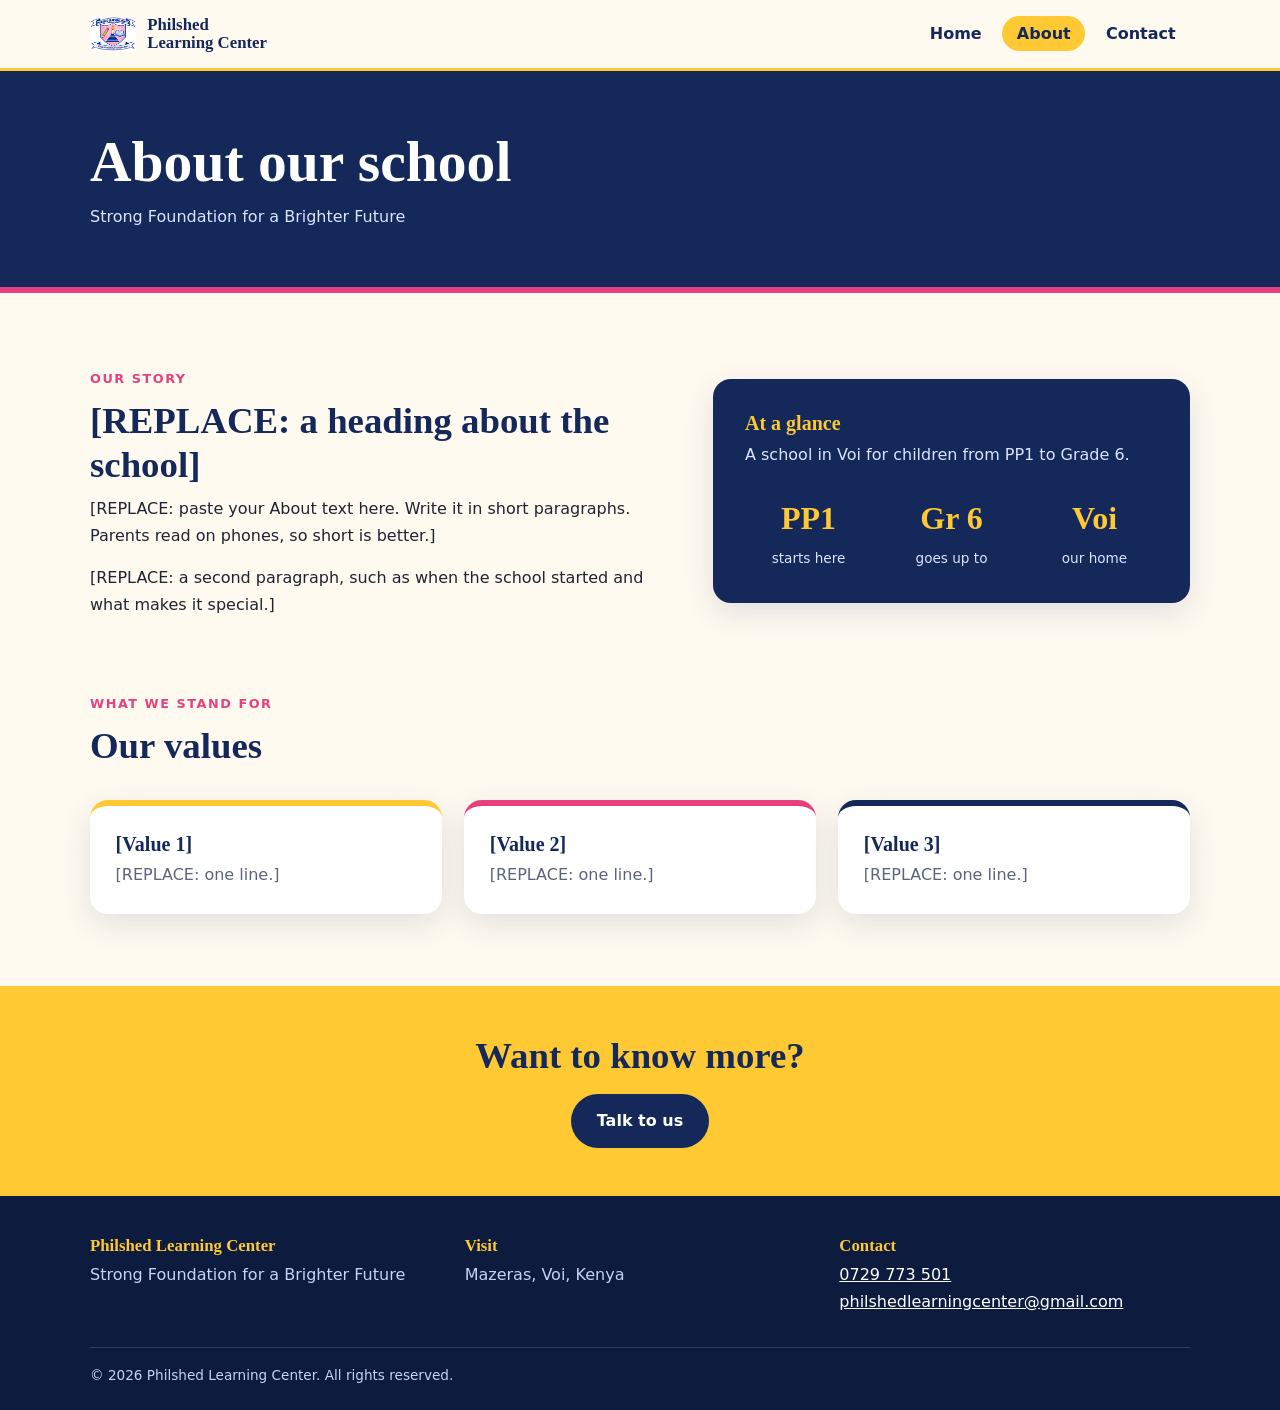
==== about.html @ fe9850d2 "Add working contact form with Web3Forms" ====
<!DOCTYPE html>
<html lang="en">
<head>
  <meta charset="UTF-8">
  <meta name="viewport" content="width=device-width, initial-scale=1">
  <title>About Us | Philshed Learning Center, Voi</title>
  <meta name="description" content="Learn about Philshed Learning Center in Voi: our story, our values and how we help children from PP1 to Grade 6 build a strong foundation.">
  <link rel="canonical" href="https://www.YOUR-DOMAIN.co.ke/about.html">
  <meta name="theme-color" content="#14285a">
  <link rel="icon" href="images/logo.png">
  <link rel="stylesheet" href="style.css">
</head>
<body>
  <a class="skip" href="#main">Skip to content</a>

  <header class="site-header">
    <div class="container nav">
      <a class="brand" href="index.html">
        <img src="images/logo.png" alt="Philshed Learning Center logo" width="46" height="46">
        <span>Philshed<br>Learning Center</span>
      </a>
      <button class="menu-btn" aria-label="Open menu" aria-expanded="false">Menu</button>
      <ul id="menu">
        <li><a href="index.html">Home</a></li>
        <li><a href="about.html" aria-current="page">About</a></li>
        <li><a href="contact.html">Contact</a></li>
      </ul>
    </div>
  </header>

  <main id="main">
    <section class="page-title">
      <div class="container">
        <h1>About our school</h1>
        <p>Strong Foundation for a Brighter Future</p>
      </div>
    </section>

    <section class="section">
      <div class="container split reveal">
        <div>
          <span class="eyebrow">Our story</span>
          <h2>[REPLACE: a heading about the school]</h2>
          <p>[REPLACE: paste your About text here. Write it in short paragraphs. Parents read on phones, so short is better.]</p>
          <p style="margin-top:1rem">[REPLACE: a second paragraph, such as when the school started and what makes it special.]</p>
        </div>
        <aside class="panel">
          <h3>At a glance</h3>
          <p>A school in Voi for children from PP1 to Grade 6.</p>
          <div class="stats">
            <div><strong>PP1</strong><span>starts here</span></div>
            <div><strong>Gr 6</strong><span>goes up to</span></div>
            <div><strong>Voi</strong><span>our home</span></div>
          </div>
        </aside>
      </div>
    </section>

    <section class="section" style="padding-top:0">
      <div class="container reveal">
        <span class="eyebrow">What we stand for</span>
        <h2>Our values</h2>
        <div class="grid">
          <article class="card"><h3>[Value 1]</h3><p>[REPLACE: one line.]</p></article>
          <article class="card"><h3>[Value 2]</h3><p>[REPLACE: one line.]</p></article>
          <article class="card"><h3>[Value 3]</h3><p>[REPLACE: one line.]</p></article>
        </div>
      </div>
    </section>

    <section class="banner">
      <div class="container reveal">
        <h2>Want to know more?</h2>
        <a class="btn" style="background:var(--navy);color:#fff" href="contact.html">Talk to us</a>
      </div>
    </section>
  </main>

  <footer class="site-footer">
    <div class="container">
      <div class="cols">
        <div><h3>Philshed Learning Center</h3><p>Strong Foundation for a Brighter Future</p></div>
        <div><h3>Visit</h3><p>Mazeras, Voi, Kenya</p></div>
        <div><h3>Contact</h3><p><a href="tel:+254729773501">0729 773 501</a><br><a href="mailto:philshedlearningcenter@gmail.com">philshedlearningcenter@gmail.com
          
        </a></p></div>
      </div>
      <p class="copy">&copy; <span id="year">2026</span> Philshed Learning Center. All rights reserved.</p>
    </div>
  </footer>
  <script src="script.js" defer></script>
</body>
</html>
---- style.css ----
/* ===== Philshed Learning Center - shared styles =====
   CSS variables (the --name things) let you change a colour once
   and it updates everywhere. Edit them here. */
:root {
  --navy: #14285a;
  --navy-deep: #0d1b3f;
  --pink: #e8407f;
  --yellow: #ffc933;
  --cream: #fffaf0;
  --ink: #1d2433;
  --muted: #5b647a;
  --radius: 18px;
  --shadow: 0 10px 30px rgba(20, 40, 90, 0.12);
  --font-body: system-ui, -apple-system, "Segoe UI", Roboto, Arial, sans-serif;
  --font-display: Georgia, "Times New Roman", serif;
}

* { box-sizing: border-box; margin: 0; padding: 0; }
html { scroll-behavior: smooth; }
body {
  font-family: var(--font-body);
  color: var(--ink);
  background: var(--cream);
  line-height: 1.65;
}
img { max-width: 100%; display: block; }
a { color: var(--navy); }
h1, h2, h3 { font-family: var(--font-display); line-height: 1.2; color: var(--navy); }
h1 { font-size: clamp(2.1rem, 6vw, 3.6rem); }
h2 { font-size: clamp(1.6rem, 4vw, 2.3rem); margin-bottom: .6rem; }
h3 { font-size: 1.25rem; margin-bottom: .4rem; }
.container { width: min(1100px, 92%); margin-inline: auto; }
.section { padding: 4.5rem 0; }
.eyebrow {
  display: inline-block; font-weight: 700; letter-spacing: .12em;
  text-transform: uppercase; font-size: .8rem; color: var(--pink); margin-bottom: .6rem;
}

/* Skip link: helps keyboard and screen-reader users jump past the menu */
.skip { position: absolute; left: -999px; }
.skip:focus { left: 1rem; top: 1rem; background: var(--yellow); padding: .5rem 1rem; z-index: 99; }

/* ===== Header / nav ===== */
.site-header {
  position: sticky; top: 0; z-index: 50;
  background: rgba(255, 250, 240, .96); backdrop-filter: blur(8px);
  border-bottom: 3px solid var(--yellow);
}
.nav { display: flex; align-items: center; justify-content: space-between; padding: .7rem 0; }
.brand { display: flex; align-items: center; gap: .7rem; text-decoration: none; }
.brand img { width: 46px; height: 46px; object-fit: contain; }
.brand span { font-family: var(--font-display); font-weight: 700; color: var(--navy); font-size: 1.05rem; line-height: 1.1; }
.nav ul { list-style: none; display: flex; gap: .4rem; }
.nav ul a {
  text-decoration: none; font-weight: 600; padding: .5rem .9rem;
  border-radius: 999px; color: var(--navy); transition: background .2s;
}
.nav ul a:hover, .nav ul a[aria-current="page"] { background: var(--yellow); }
.menu-btn { display: none; background: var(--navy); color: #fff; border: 0; border-radius: 10px; padding: .5rem .8rem; font-size: 1rem; cursor: pointer; }

@media (max-width: 720px) {
  .menu-btn { display: block; }
  .nav ul {
    display: none; position: absolute; left: 0; right: 0; top: 100%;
    flex-direction: column; background: var(--cream); padding: .8rem 4%;
    border-bottom: 3px solid var(--yellow);
  }
  .nav ul.open { display: flex; }
}

/* ===== Buttons ===== */
.btn {
  display: inline-block; text-decoration: none; font-weight: 700;
  padding: .85rem 1.6rem; border-radius: 999px; border: 0; cursor: pointer;
  font-size: 1rem; transition: transform .15s, box-shadow .15s;
}
.btn:hover { transform: translateY(-2px); box-shadow: var(--shadow); }
.btn-primary { background: var(--pink); color: #fff; }
.btn-ghost { background: transparent; color: #fff; border: 2px solid rgba(255,255,255,.7); }

/* ===== Hero ===== */
.hero {
  position: relative; overflow: hidden; color: #fff;
  background: radial-gradient(circle at 80% 20%, #23418a 0%, var(--navy) 45%, var(--navy-deep) 100%);
  padding: 5rem 0 7rem;
}
.hero h1 { color: #fff; max-width: 14ch; }
.hero h1 em { font-style: normal; color: var(--yellow); }
.hero p { max-width: 52ch; margin: 1.2rem 0 2rem; color: #dbe3ff; font-size: 1.1rem; }
.hero .actions { display: flex; flex-wrap: wrap; gap: .8rem; }
/* decorative shapes drawn with pure CSS: zero image weight */
.hero::before, .hero::after { content: ""; position: absolute; border-radius: 50%; }
.hero::before { width: 320px; height: 320px; background: var(--pink); opacity: .18; right: -80px; top: -60px; }
.hero::after { width: 160px; height: 160px; background: var(--yellow); opacity: .9; right: 12%; bottom: 40px; }
.hero .wave { position: absolute; bottom: -1px; left: 0; width: 100%; height: 70px; }

/* ===== Cards & grids ===== */
.grid { display: grid; gap: 1.4rem; grid-template-columns: repeat(auto-fit, minmax(240px, 1fr)); margin-top: 2rem; }
.card {
  background: #fff; border-radius: var(--radius); padding: 1.6rem;
  box-shadow: var(--shadow); border-top: 6px solid var(--yellow);
}
.card:nth-child(2n) { border-top-color: var(--pink); }
.card:nth-child(3n) { border-top-color: var(--navy); }
.card p { color: var(--muted); }
/* photo cards */
.photo-card {
  position: relative;
  isolation: isolate;
  overflow: hidden;
  min-height: 300px;
  display: flex;
  flex-direction: column;
  justify-content: flex-end;
  background-size: cover;
  background-position: center;
}
.photo-card::before {
  content: "";
  position: absolute;
  inset: 0;
  z-index: -1;
  background: linear-gradient(
    180deg,
    rgba(13, 27, 63, 0) 0%,
    rgba(13, 27, 63, 0) 50%,
    rgba(13, 27, 63, 0.8) 100%
  );
}
.photo-card h3,
.photo-card p { color: #fff; }

.split { display: grid; gap: 2.5rem; grid-template-columns: 1fr; align-items: center; }
@media (min-width: 820px) { .split { grid-template-columns: 1.1fr .9fr; } }
.panel {
  background: var(--navy); color: #fff; border-radius: var(--radius);
  padding: 2rem; box-shadow: var(--shadow);
}
.panel h3 { color: var(--yellow); }
.panel p { color: #dbe3ff; }
.stats { display: grid; grid-template-columns: repeat(3, 1fr); gap: 1rem; text-align: center; margin-top: 1.5rem; }
.stats strong { display: block; font-family: var(--font-display); font-size: 2rem; color: var(--yellow); }
.stats span { font-size: .85rem; color: #dbe3ff; }

.banner { background: var(--yellow); text-align: center; padding: 3rem 0; }
.banner h2 { margin-bottom: 1rem; }

/* ===== Page title strip (About, Contact) ===== */
.page-title { background: var(--navy); color: #fff; padding: 3.5rem 0; border-bottom: 6px solid var(--pink); }
.page-title h1 { color: #fff; }
.page-title p { color: #dbe3ff; margin-top: .5rem; }

/* ===== Contact ===== */
.contact-list { list-style: none; display: grid; gap: 1rem; margin: 1.2rem 0; }
.contact-list li { display: flex; gap: .8rem; align-items: flex-start; }
.contact-list .ic { background: var(--yellow); border-radius: 50%; width: 40px; height: 40px; display: grid; place-items: center; flex: none; }
form { display: grid; gap: 1rem; }
label { font-weight: 600; font-size: .95rem; }
input, textarea {
  width: 100%; padding: .8rem 1rem; border-radius: 12px;
  border: 2px solid #d9dff0; font: inherit; background: #fff;
}
input:focus, textarea:focus { outline: 3px solid var(--yellow); border-color: var(--navy); }
.map { border: 0; width: 100%; height: 360px; border-radius: var(--radius); box-shadow: var(--shadow); margin-top: 2rem; background: #e9edf8; }

/* ===== Footer ===== */
.site-footer { background: var(--navy-deep); color: #c7d2f5; padding: 2.5rem 0 1.5rem; }
.site-footer .cols { display: grid; gap: 1.5rem; grid-template-columns: repeat(auto-fit, minmax(220px, 1fr)); }
.site-footer h3 { color: var(--yellow); font-size: 1.05rem; }
.site-footer a { color: #fff; }
.site-footer .copy { margin-top: 2rem; font-size: .85rem; border-top: 1px solid rgba(255,255,255,.15); padding-top: 1rem; }

/* Gentle fade-in when sections scroll into view (script.js adds .show) */
.reveal { opacity: 0; transform: translateY(18px); transition: opacity .6s, transform .6s; }
.reveal.show { opacity: 1; transform: none; }
@media (prefers-reduced-motion: reduce) { .reveal { opacity: 1; transform: none; transition: none; } html { scroll-behavior: auto; } }
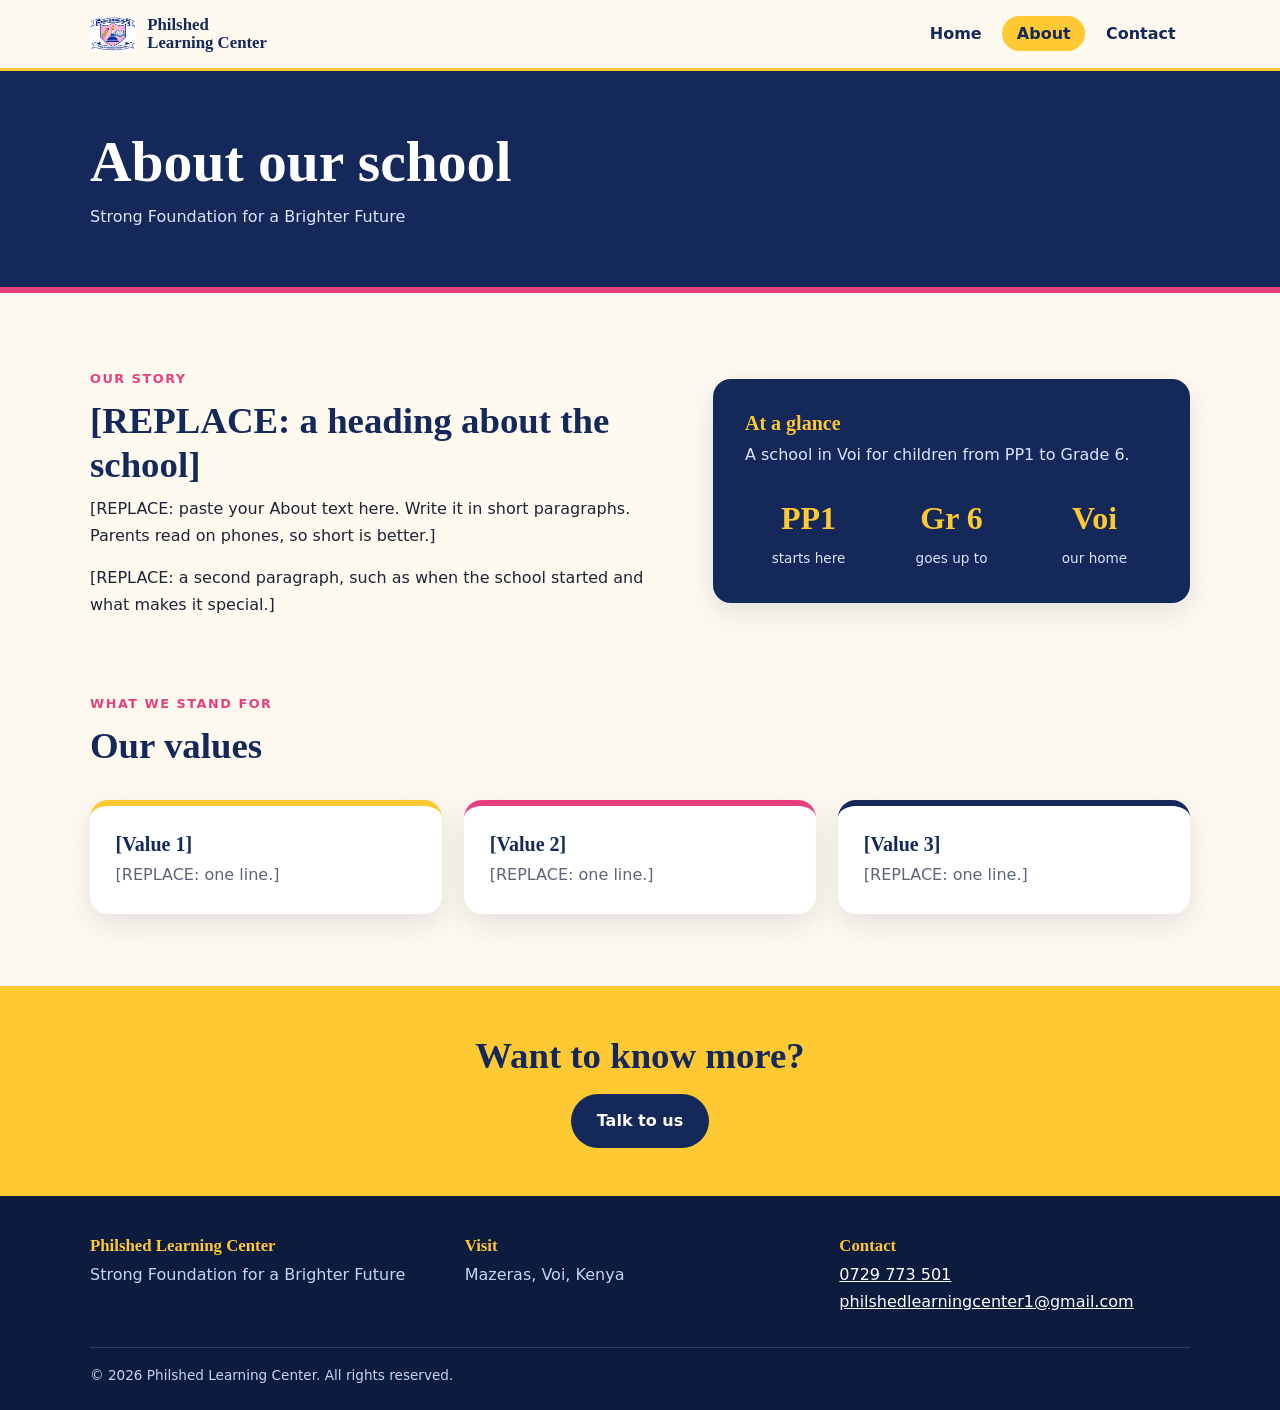
==== commit fcd0df37: "Correct school email address" ====
--- a/about.html
+++ b/about.html
@@ -81,7 +81,7 @@
       <div class="cols">
         <div><h3>Philshed Learning Center</h3><p>Strong Foundation for a Brighter Future</p></div>
         <div><h3>Visit</h3><p>Mazeras, Voi, Kenya</p></div>
-        <div><h3>Contact</h3><p><a href="tel:+254729773501">0729 773 501</a><br><a href="mailto:philshedlearningcenter@gmail.com">philshedlearningcenter@gmail.com
+        <div><h3>Contact</h3><p><a href="tel:+254729773501">0729 773 501</a><br><a href="mailto:philshedlearningcenter1@gmail.com">philshedlearningcenter1@gmail.com
           
         </a></p></div>
       </div>
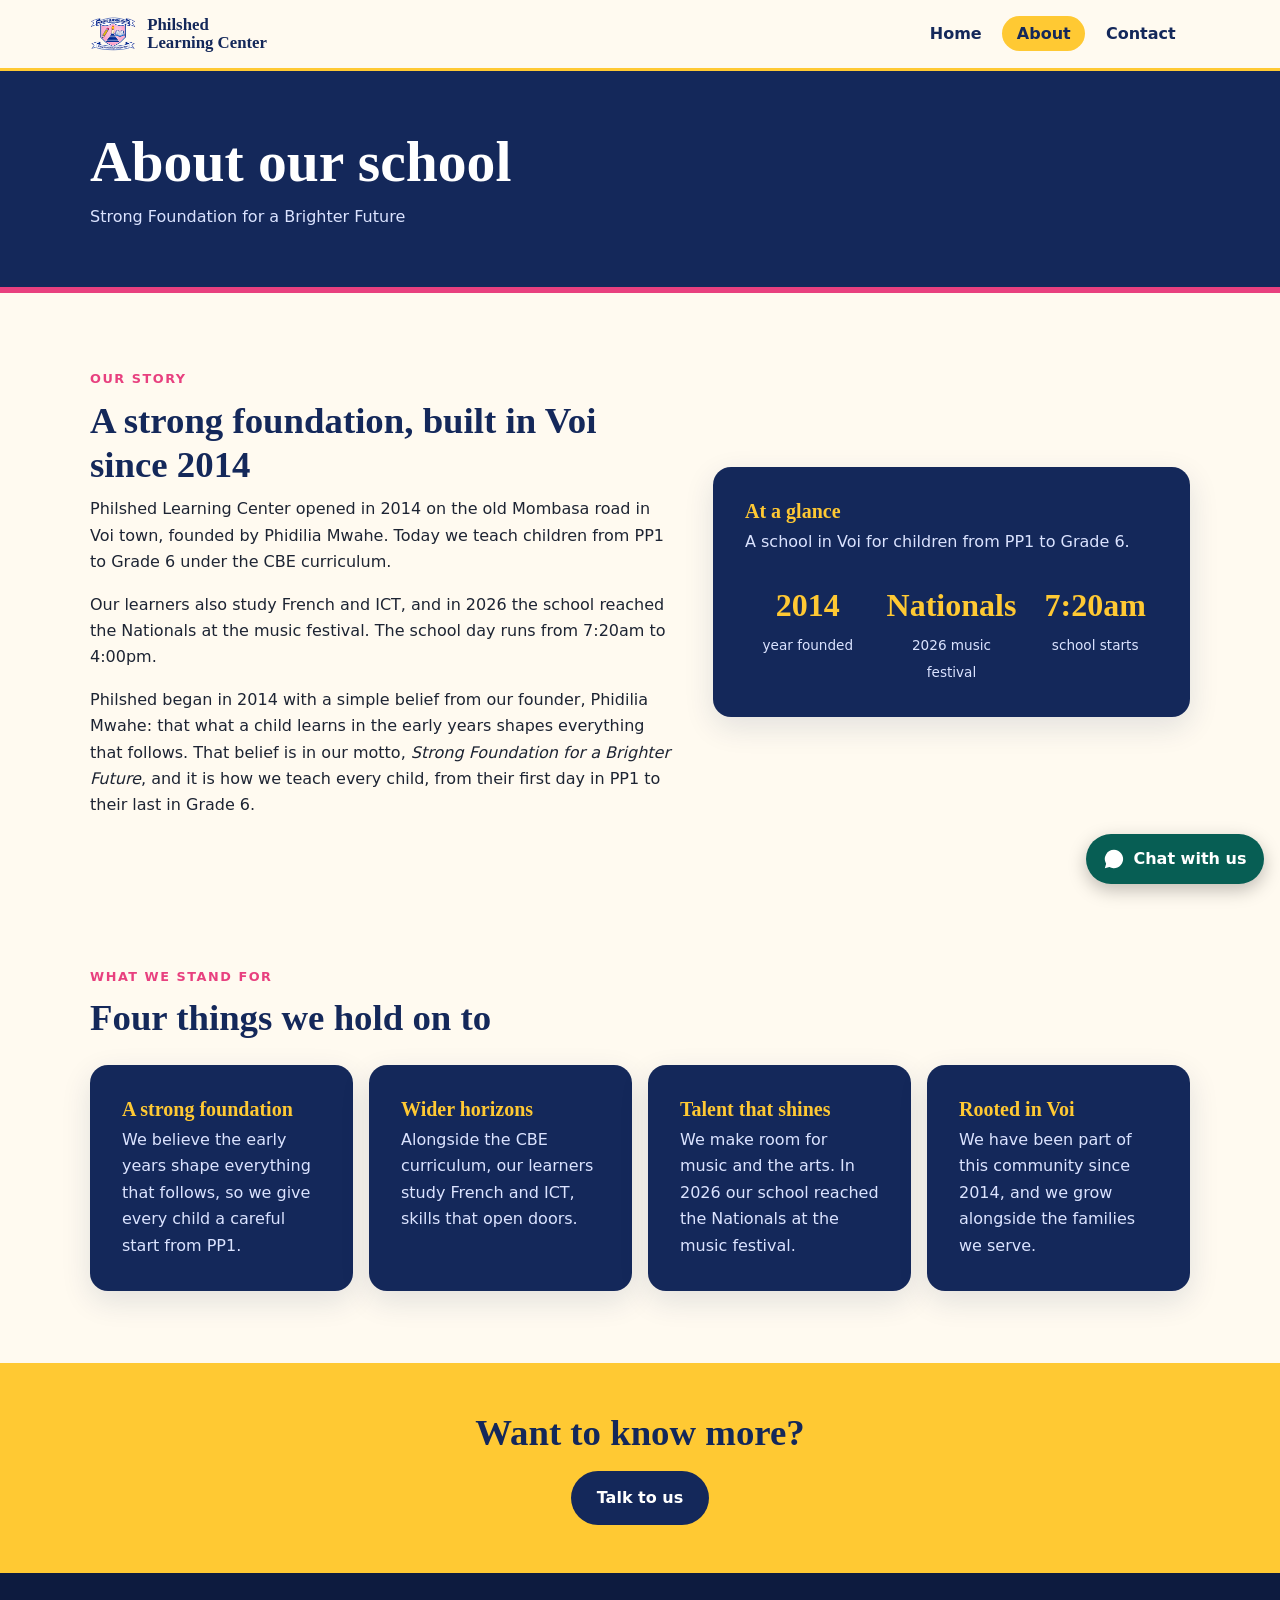
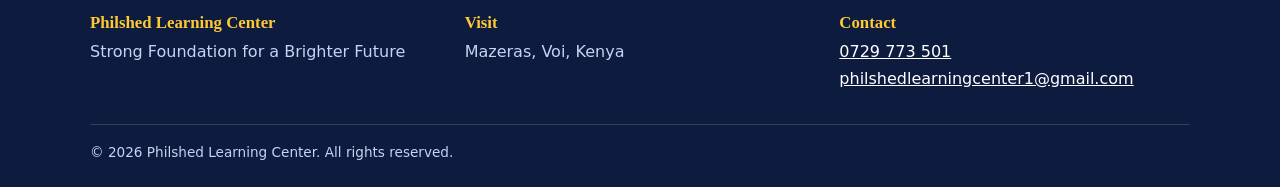
==== commit ca524a1c: "Add about content, values section, whatsapp button and card text" ====
--- a/about.html
+++ b/about.html
@@ -36,37 +36,53 @@
       </div>
     </section>
 
+    
+      </div>
     <section class="section">
-      <div class="container split reveal">
-        <div>
-          <span class="eyebrow">Our story</span>
-          <h2>[REPLACE: a heading about the school]</h2>
-          <p>[REPLACE: paste your About text here. Write it in short paragraphs. Parents read on phones, so short is better.]</p>
-          <p style="margin-top:1rem">[REPLACE: a second paragraph, such as when the school started and what makes it special.]</p>
-        </div>
-        <aside class="panel">
-          <h3>At a glance</h3>
-          <p>A school in Voi for children from PP1 to Grade 6.</p>
-          <div class="stats">
-            <div><strong>PP1</strong><span>starts here</span></div>
-            <div><strong>Gr 6</strong><span>goes up to</span></div>
-            <div><strong>Voi</strong><span>our home</span></div>
-          </div>
-        </aside>
+  <div class="container split reveal">
+    <div>
+      <span class="eyebrow">Our story</span>
+      <h2>A strong foundation, built in Voi since 2014</h2>
+      <p>Philshed Learning Center opened in 2014 on the old Mombasa road in Voi town, founded by Phidilia Mwahe. Today we teach children from PP1 to Grade 6 under the CBE curriculum.</p>
+      <p style="margin-top:1rem">Our learners also study French and ICT, and in 2026 the school reached the Nationals at the music festival. The school day runs from 7:20am to 4:00pm.</p>
+      <p style="margin-top:1rem">Philshed began in 2014 with a simple belief from our founder, Phidilia Mwahe: that what a child learns in the early years shapes everything that follows. That belief is in our motto, <em>Strong Foundation for a Brighter Future</em>, and it is how we teach every child, from their first day in PP1 to their last in Grade 6.</p>
+    </div>
+    <aside class="panel">
+      <h3>At a glance</h3>
+      <p>A school in Voi for children from PP1 to Grade 6.</p>
+      <div class="stats">
+        <div><strong>2014</strong><span>year founded</span></div>
+        <div><strong>Nationals</strong><span>2026 music festival</span></div>
+        <div><strong>7:20am</strong><span>school starts</span></div>
       </div>
-    </section>
+    </aside>
+  </div>
+</section>
 
-    <section class="section" style="padding-top:0">
-      <div class="container reveal">
-        <span class="eyebrow">What we stand for</span>
-        <h2>Our values</h2>
-        <div class="grid">
-          <article class="card"><h3>[Value 1]</h3><p>[REPLACE: one line.]</p></article>
-          <article class="card"><h3>[Value 2]</h3><p>[REPLACE: one line.]</p></article>
-          <article class="card"><h3>[Value 3]</h3><p>[REPLACE: one line.]</p></article>
-        </div>
-      </div>
-    </section>
+    <section class="section">
+  <div class="container reveal">
+    <span class="eyebrow">What we stand for</span>
+    <h2>Four things we hold on to</h2>
+    <div class="values">
+      <article class="panel">
+        <h3>A strong foundation</h3>
+        <p>We believe the early years shape everything that follows, so we give every child a careful start from PP1.</p>
+      </article>
+      <article class="panel">
+        <h3>Wider horizons</h3>
+        <p>Alongside the CBE curriculum, our learners study French and ICT, skills that open doors.</p>
+      </article>
+      <article class="panel">
+        <h3>Talent that shines</h3>
+        <p>We make room for music and the arts. In 2026 our school reached the Nationals at the music festival.</p>
+      </article>
+      <article class="panel">
+        <h3>Rooted in Voi</h3>
+        <p>We have been part of this community since 2014, and we grow alongside the families we serve.</p>
+      </article>
+    </div>
+  </div>
+</section>
 
     <section class="banner">
       <div class="container reveal">
@@ -89,5 +105,14 @@
     </div>
   </footer>
   <script src="script.js" defer></script>
+  <a class="wa-btn"
+   href="https://wa.me/254729773501?text=Hello%20Philshed%20Learning%20Center%2C%20I%20would%20like%20to%20make%20an%20enquiry."
+   target="_blank" rel="noopener"
+   aria-label="Chat with Philshed Learning Center on WhatsApp">
+  <svg viewBox="0 0 24 24" width="22" height="22" fill="currentColor" aria-hidden="true">
+    <path d="M12 2a10 10 0 0 0-8.6 15.1L2 22l5-1.3A10 10 0 1 0 12 2z"/>
+  </svg>
+  <span>Chat with us</span>
+</a>
 </body>
 </html>
--- a/style.css
+++ b/style.css
@@ -174,3 +174,36 @@
 .reveal { opacity: 0; transform: translateY(18px); transition: opacity .6s, transform .6s; }
 .reveal.show { opacity: 1; transform: none; }
 @media (prefers-reduced-motion: reduce) { .reveal { opacity: 1; transform: none; transition: none; } html { scroll-behavior: auto; } }
+/* keep the decorative circles BEHIND the hero content */
+.hero::before,
+.hero::after { z-index: 0; pointer-events: none; }
+.hero > *:not(.wave) { position: relative; z-index: 1; }
+
+/* on phones, move the yellow dot away from the buttons */
+@media (max-width: 720px) {
+  .hero::after { width: 90px; height: 90px; top: 1.5rem; right: -30px; bottom: auto; left: auto; }
+}
+.values {
+  display: grid;
+  grid-template-columns: repeat(auto-fit, minmax(220px, 1fr));
+  gap: 1rem;
+  margin-top: 1.5rem;
+}
+.wa-btn {
+  position: fixed;
+  right: 1rem;
+  bottom: 1rem;
+  z-index: 50;
+  display: inline-flex;
+  align-items: center;
+  gap: 0.5rem;
+  padding: 0.75rem 1.1rem;
+  background: #075e54;
+  color: #fff;
+  font-weight: 600;
+  text-decoration: none;
+  border-radius: 999px;
+  box-shadow: 0 6px 18px rgba(0, 0, 0, 0.25);
+  transition: transform 0.2s ease;
+}
+.wa-btn:hover { transform: translateY(-3px); }
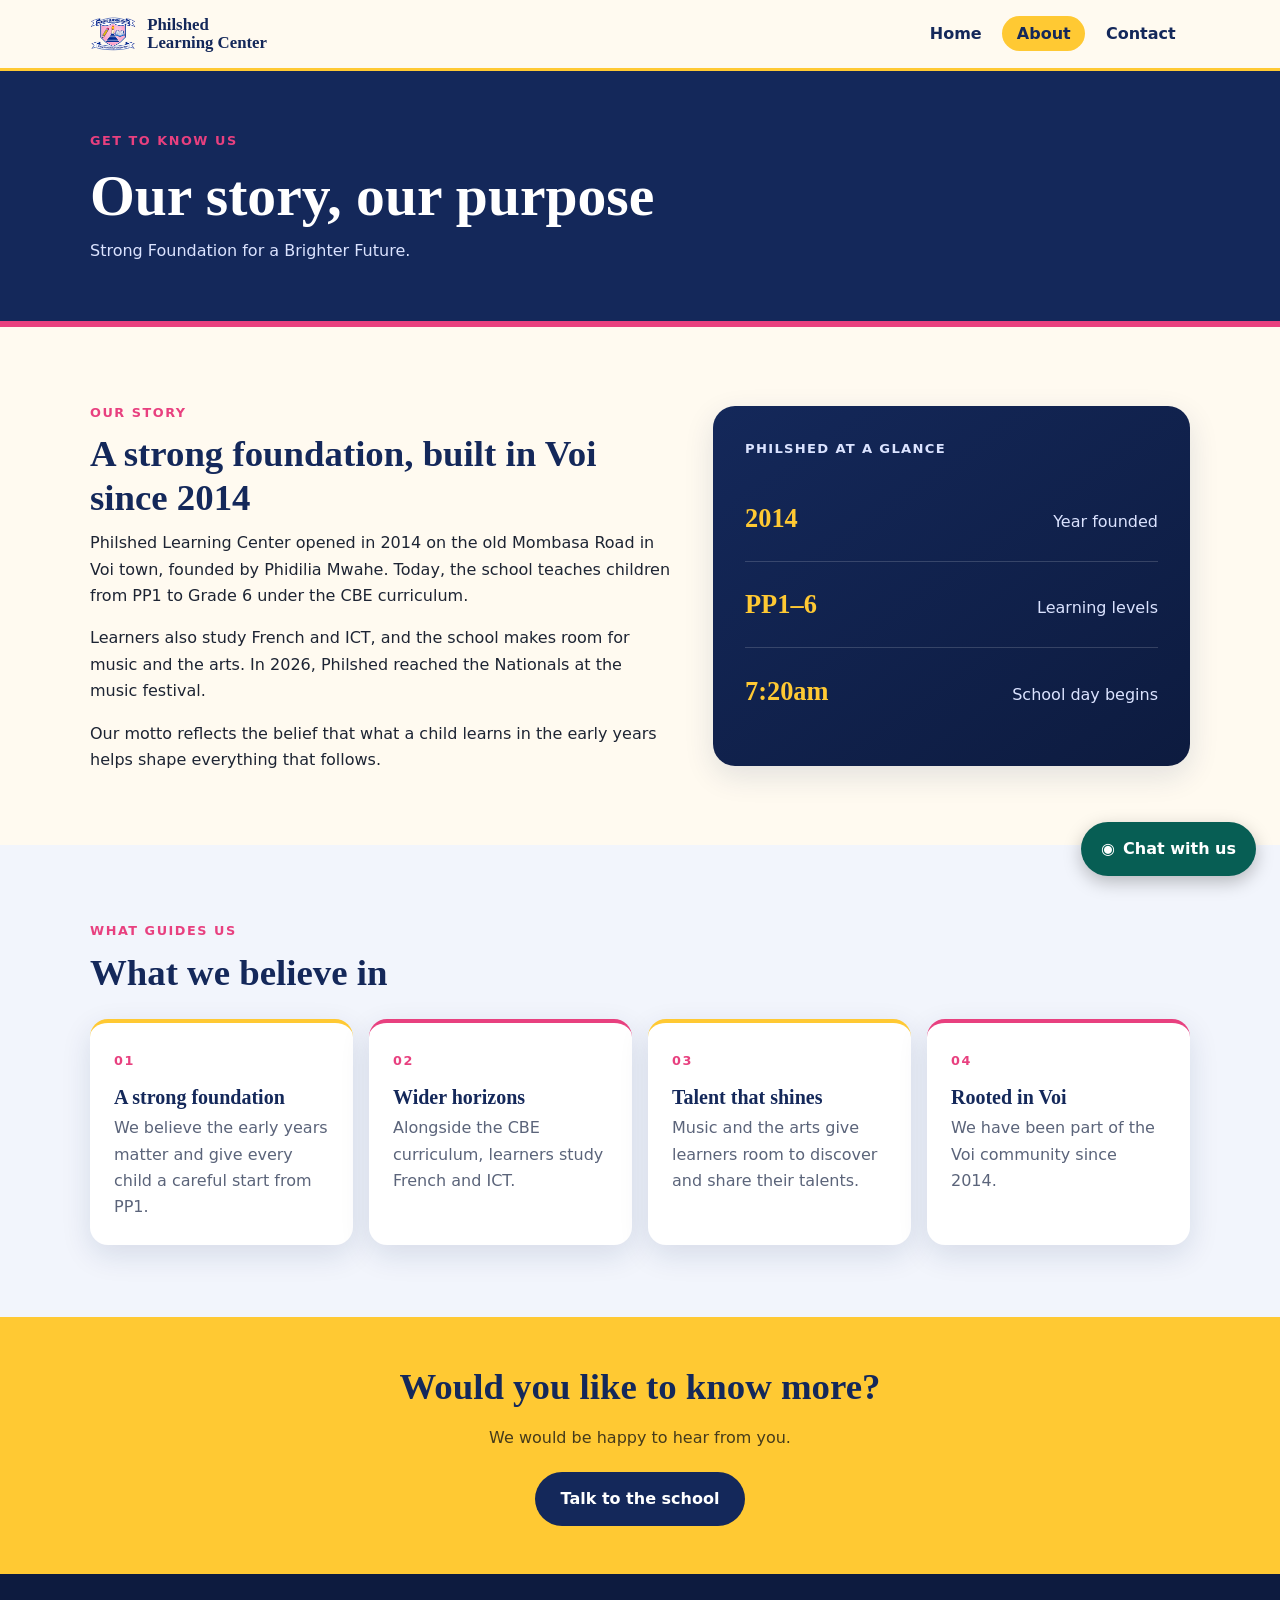
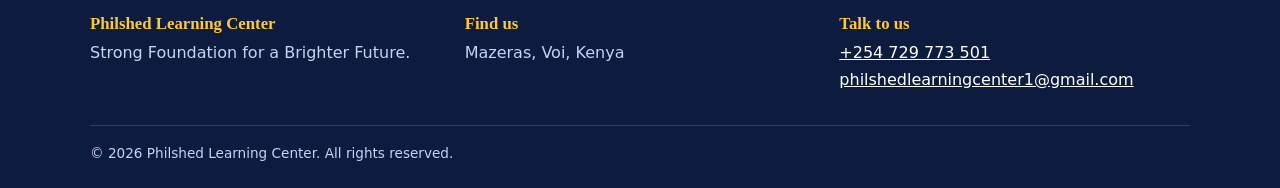
==== commit 38c10f38: "Improve school website layout and interactions" ====
--- a/about.html
+++ b/about.html
@@ -3,116 +3,72 @@
 <head>
   <meta charset="UTF-8">
   <meta name="viewport" content="width=device-width, initial-scale=1">
+  <meta name="theme-color" content="#14285a">
   <title>About Us | Philshed Learning Center, Voi</title>
-  <meta name="description" content="Learn about Philshed Learning Center in Voi: our story, our values and how we help children from PP1 to Grade 6 build a strong foundation.">
-  <link rel="canonical" href="https://www.YOUR-DOMAIN.co.ke/about.html">
-  <meta name="theme-color" content="#14285a">
+  <meta name="description" content="Learn about Philshed Learning Center in Voi, founded in 2014. Discover our story, values and learning from PP1 to Grade 6.">
+  <link rel="canonical" href="https://khanirif.github.io/philshed-website/about.html">
   <link rel="icon" href="images/logo.png">
   <link rel="stylesheet" href="style.css">
 </head>
 <body>
   <a class="skip" href="#main">Skip to content</a>
-
   <header class="site-header">
     <div class="container nav">
-      <a class="brand" href="index.html">
-        <img src="images/logo.png" alt="Philshed Learning Center logo" width="46" height="46">
-        <span>Philshed<br>Learning Center</span>
-      </a>
-      <button class="menu-btn" aria-label="Open menu" aria-expanded="false">Menu</button>
-      <ul id="menu">
-        <li><a href="index.html">Home</a></li>
-        <li><a href="about.html" aria-current="page">About</a></li>
-        <li><a href="contact.html">Contact</a></li>
-      </ul>
+      <a class="brand" href="index.html" aria-label="Philshed Learning Center home"><img src="images/logo.png" alt="" width="46" height="46"><span>Philshed<br>Learning Center</span></a>
+      <button class="menu-btn" type="button" aria-label="Open navigation menu" aria-expanded="false" aria-controls="menu">Menu</button>
+      <nav aria-label="Main navigation"><ul id="menu">
+        <li><a href="index.html">Home</a></li><li><a href="about.html" aria-current="page">About</a></li><li><a href="contact.html">Contact</a></li>
+      </ul></nav>
     </div>
   </header>
 
   <main id="main">
-    <section class="page-title">
-      <div class="container">
-        <h1>About our school</h1>
-        <p>Strong Foundation for a Brighter Future</p>
+    <section class="page-title"><div class="container"><span class="eyebrow">Get to know us</span><h1>Our story, our purpose</h1><p>Strong Foundation for a Brighter Future.</p></div></section>
+
+    <section class="section">
+      <div class="container split reveal">
+        <div>
+          <span class="eyebrow">Our story</span>
+          <h2>A strong foundation, built in Voi since 2014</h2>
+          <p>Philshed Learning Center opened in 2014 on the old Mombasa Road in Voi town, founded by Phidilia Mwahe. Today, the school teaches children from PP1 to Grade 6 under the CBE curriculum.</p>
+          <p class="spaced-copy">Learners also study French and ICT, and the school makes room for music and the arts. In 2026, Philshed reached the Nationals at the music festival.</p>
+          <p class="spaced-copy">Our motto reflects the belief that what a child learns in the early years helps shape everything that follows.</p>
+        </div>
+        <aside class="achievement-card">
+          <span class="achievement-kicker">Philshed at a glance</span>
+          <div class="fact-row"><strong>2014</strong><span>Year founded</span></div>
+          <div class="fact-row"><strong>PP1–6</strong><span>Learning levels</span></div>
+          <div class="fact-row"><strong>7:20am</strong><span>School day begins</span></div>
+        </aside>
       </div>
     </section>
 
-    
-      </div>
-    <section class="section">
-  <div class="container split reveal">
-    <div>
-      <span class="eyebrow">Our story</span>
-      <h2>A strong foundation, built in Voi since 2014</h2>
-      <p>Philshed Learning Center opened in 2014 on the old Mombasa road in Voi town, founded by Phidilia Mwahe. Today we teach children from PP1 to Grade 6 under the CBE curriculum.</p>
-      <p style="margin-top:1rem">Our learners also study French and ICT, and in 2026 the school reached the Nationals at the music festival. The school day runs from 7:20am to 4:00pm.</p>
-      <p style="margin-top:1rem">Philshed began in 2014 with a simple belief from our founder, Phidilia Mwahe: that what a child learns in the early years shapes everything that follows. That belief is in our motto, <em>Strong Foundation for a Brighter Future</em>, and it is how we teach every child, from their first day in PP1 to their last in Grade 6.</p>
-    </div>
-    <aside class="panel">
-      <h3>At a glance</h3>
-      <p>A school in Voi for children from PP1 to Grade 6.</p>
-      <div class="stats">
-        <div><strong>2014</strong><span>year founded</span></div>
-        <div><strong>Nationals</strong><span>2026 music festival</span></div>
-        <div><strong>7:20am</strong><span>school starts</span></div>
-      </div>
-    </aside>
-  </div>
-</section>
-
-    <section class="section">
-  <div class="container reveal">
-    <span class="eyebrow">What we stand for</span>
-    <h2>Four things we hold on to</h2>
-    <div class="values">
-      <article class="panel">
-        <h3>A strong foundation</h3>
-        <p>We believe the early years shape everything that follows, so we give every child a careful start from PP1.</p>
-      </article>
-      <article class="panel">
-        <h3>Wider horizons</h3>
-        <p>Alongside the CBE curriculum, our learners study French and ICT, skills that open doors.</p>
-      </article>
-      <article class="panel">
-        <h3>Talent that shines</h3>
-        <p>We make room for music and the arts. In 2026 our school reached the Nationals at the music festival.</p>
-      </article>
-      <article class="panel">
-        <h3>Rooted in Voi</h3>
-        <p>We have been part of this community since 2014, and we grow alongside the families we serve.</p>
-      </article>
-    </div>
-  </div>
-</section>
-
-    <section class="banner">
+    <section class="section section-soft">
       <div class="container reveal">
-        <h2>Want to know more?</h2>
-        <a class="btn" style="background:var(--navy);color:#fff" href="contact.html">Talk to us</a>
+        <span class="eyebrow">What guides us</span>
+        <h2>What we believe in</h2>
+        <div class="values">
+          <article class="value-card"><span class="value-number">01</span><h3>A strong foundation</h3><p>We believe the early years matter and give every child a careful start from PP1.</p></article>
+          <article class="value-card"><span class="value-number">02</span><h3>Wider horizons</h3><p>Alongside the CBE curriculum, learners study French and ICT.</p></article>
+          <article class="value-card"><span class="value-number">03</span><h3>Talent that shines</h3><p>Music and the arts give learners room to discover and share their talents.</p></article>
+          <article class="value-card"><span class="value-number">04</span><h3>Rooted in Voi</h3><p>We have been part of the Voi community since 2014.</p></article>
+        </div>
       </div>
     </section>
+
+    <section class="banner"><div class="container reveal"><h2>Would you like to know more?</h2><p>We would be happy to hear from you.</p><a class="btn banner-btn" href="contact.html">Talk to the school</a></div></section>
   </main>
 
-  <footer class="site-footer">
-    <div class="container">
-      <div class="cols">
-        <div><h3>Philshed Learning Center</h3><p>Strong Foundation for a Brighter Future</p></div>
-        <div><h3>Visit</h3><p>Mazeras, Voi, Kenya</p></div>
-        <div><h3>Contact</h3><p><a href="tel:+254729773501">0729 773 501</a><br><a href="mailto:philshedlearningcenter1@gmail.com">philshedlearningcenter1@gmail.com
-          
-        </a></p></div>
-      </div>
-      <p class="copy">&copy; <span id="year">2026</span> Philshed Learning Center. All rights reserved.</p>
+  <footer class="site-footer"><div class="container">
+    <div class="footer-cols">
+      <div><h3>Philshed Learning Center</h3><p>Strong Foundation for a Brighter Future.</p></div>
+      <div><h3>Find us</h3><p>Mazeras, Voi, Kenya</p></div>
+      <div><h3>Talk to us</h3><p><a href="tel:+254729773501">+254 729 773 501</a><br><a href="mailto:philshedlearningcenter1@gmail.com">philshedlearningcenter1@gmail.com</a></p></div>
     </div>
-  </footer>
+    <p class="copy">© <span id="year"></span> Philshed Learning Center. All rights reserved.</p>
+  </div></footer>
+
+  <a class="wa-btn" href="https://wa.me/254729773501?text=Hello%20Philshed%20Learning%20Center%2C%20I%20would%20like%20to%20make%20an%20enquiry." target="_blank" rel="noopener noreferrer" aria-label="Chat with Philshed Learning Center on WhatsApp"><span aria-hidden="true">◉</span><span>Chat with us</span></a>
   <script src="script.js" defer></script>
-  <a class="wa-btn"
-   href="https://wa.me/254729773501?text=Hello%20Philshed%20Learning%20Center%2C%20I%20would%20like%20to%20make%20an%20enquiry."
-   target="_blank" rel="noopener"
-   aria-label="Chat with Philshed Learning Center on WhatsApp">
-  <svg viewBox="0 0 24 24" width="22" height="22" fill="currentColor" aria-hidden="true">
-    <path d="M12 2a10 10 0 0 0-8.6 15.1L2 22l5-1.3A10 10 0 1 0 12 2z"/>
-  </svg>
-  <span>Chat with us</span>
-</a>
 </body>
 </html>
--- a/style.css
+++ b/style.css
@@ -206,4 +206,190 @@
   box-shadow: 0 6px 18px rgba(0, 0, 0, 0.25);
   transition: transform 0.2s ease;
 }
-.wa-btn:hover { transform: translateY(-3px); }+.wa-btn:hover { transform: translateY(-3px); }
+
+/* ===== Refinements: responsive layout, clearer hierarchy and placeholders ===== */
+:focus-visible { outline: 3px solid var(--pink); outline-offset: 3px; }
+.skip { z-index: 100; }
+.nav nav { margin-left: auto; }
+.hero { padding: 5.5rem 0 7.5rem; }
+.hero-layout { display: grid; grid-template-columns: minmax(0, 1.35fr) minmax(250px, .65fr); gap: 3rem; align-items: center; }
+.hero-copy { position: relative; z-index: 1; }
+.hero-eyebrow { color: var(--yellow); }
+.hero-highlight { position: relative; z-index: 1; padding: 2rem; border: 1px solid rgba(255,255,255,.22); border-radius: 24px; background: rgba(255,255,255,.09); backdrop-filter: blur(8px); box-shadow: 0 20px 50px rgba(0,0,0,.16); }
+.highlight-label, .achievement-kicker { display: block; color: #dbe3ff; font-size: .82rem; font-weight: 700; letter-spacing: .1em; text-transform: uppercase; }
+.hero-highlight > strong { display: block; margin: .3rem 0; color: var(--yellow); font: 700 clamp(3rem, 6vw, 5rem)/1 var(--font-display); }
+.highlight-rule { display: block; width: 54px; height: 4px; margin: 1.2rem 0; background: var(--pink); border-radius: 4px; }
+.hero-highlight p { margin: 0; color: #fff; font-size: 1rem; }
+.highlight-tags { display: flex; flex-wrap: wrap; gap: .45rem; margin-top: 1.4rem; }
+.highlight-tags span { padding: .35rem .65rem; border-radius: 999px; background: rgba(255,255,255,.12); color: #fff; font-size: .75rem; }
+.section-intro { max-width: 650px; color: var(--muted); margin-top: .7rem; }
+.feature-grid { align-items: stretch; }
+.feature-card { padding: 1rem 1rem 1.5rem; overflow: hidden; }
+.feature-card h3, .feature-card p { margin-inline: .5rem; }
+.feature-visual { min-height: 155px; margin-bottom: 1.2rem; padding: 1.1rem; border-radius: 13px; display: flex; flex-direction: column; justify-content: space-between; color: #fff; background: linear-gradient(135deg, #14285a, #3156a0); }
+.feature-visual span { font-size: .75rem; letter-spacing: .15em; opacity: .8; }
+.feature-visual strong { font: 700 2rem var(--font-display); }
+.feature-skills { background: linear-gradient(135deg, #9d285d, #e8407f); }
+.feature-talent { background: linear-gradient(135deg, #8b6410, #ffc933); color: #17213d; }
+.section-soft { background: #f2f5fc; }
+.spaced-copy { margin-top: 1rem; }
+.text-link { display: inline-flex; gap: .55rem; align-items: center; margin-top: 1.3rem; font-weight: 800; text-decoration: none; }
+.text-link:hover { text-decoration: underline; }
+.achievement-card { padding: 2rem; border-radius: 22px; color: #fff; background: linear-gradient(145deg, var(--navy), var(--navy-deep)); box-shadow: var(--shadow); }
+.achievement-card strong { display: block; margin: .7rem 0; color: var(--yellow); font: 700 clamp(2.5rem, 5vw, 4rem)/1.1 var(--font-display); }
+.achievement-card p { color: #e1e7fb; }
+.achievement-year { display: inline-block; margin-top: 1.3rem; padding: .4rem .7rem; border: 1px solid rgba(255,255,255,.3); border-radius: 999px; font-size: .8rem; }
+.banner p { margin: .5rem 0 1.3rem; color: #463b1b; }
+.banner .eyebrow { color: #78405b; }
+.banner-btn { background: var(--navy); color: #fff; }
+.footer-cols { display: grid; grid-template-columns: repeat(auto-fit, minmax(210px, 1fr)); gap: 1.5rem; }
+.fact-row { display: flex; align-items: baseline; justify-content: space-between; gap: 1rem; padding: 1rem 0; border-bottom: 1px solid rgba(255,255,255,.16); }
+.fact-row:first-of-type { margin-top: 1rem; }
+.fact-row:last-child { border-bottom: 0; }
+.fact-row strong { color: var(--yellow); font: 700 1.65rem var(--font-display); }
+.fact-row span { color: #dbe3ff; text-align: right; }
+.values { align-items: stretch; }
+.value-card { padding: 1.5rem; background: #fff; border-radius: var(--radius); box-shadow: var(--shadow); border-top: 4px solid var(--yellow); }
+.value-card:nth-child(2n) { border-top-color: var(--pink); }
+.value-number { color: var(--pink); font-size: .8rem; font-weight: 800; letter-spacing: .12em; }
+.value-card h3 { margin-top: .7rem; }
+.value-card p { color: var(--muted); }
+.contact-layout { display: grid; grid-template-columns: minmax(0, 1fr) minmax(300px, .9fr); gap: 3rem; align-items: start; }
+.contact-list { margin: 1.5rem 0; }
+.contact-list a { text-decoration-thickness: 1px; text-underline-offset: 3px; }
+.map { overflow: hidden; height: 340px; }
+.map iframe { display: block; width: 100%; height: 100%; border: 0; }
+.contact-form { padding: 2rem; }
+.contact-form h2 { margin-bottom: .5rem; }
+.contact-form label { display: block; margin-bottom: .35rem; }
+.contact-form input, .contact-form textarea { transition: border-color .2s, box-shadow .2s; }
+.contact-form input:focus, .contact-form textarea:focus { outline: none; border-color: var(--navy); box-shadow: 0 0 0 3px rgba(20,40,90,.12); }
+.contact-form textarea { resize: vertical; }
+.botcheck { position: absolute; left: -9999px; }
+.form-submit { width: 100%; }
+.form-submit:disabled { opacity: .7; cursor: wait; transform: none; }
+.form-status { min-height: 1.5rem; font-size: .9rem; }
+.form-status.success { color: #176b3a; }
+.form-status.error { color: #b42318; }
+.form-note { color: var(--muted); font-size: .8rem; }
+.wa-btn { z-index: 60; }
+@media (max-width: 820px) {
+  .hero-layout, .contact-layout { grid-template-columns: 1fr; }
+  .hero-layout { gap: 2rem; }
+  .hero-highlight { max-width: 480px; }
+  .contact-layout { gap: 2rem; }
+}
+@media (max-width: 720px) {
+  .nav { position: relative; }
+  .nav nav { margin-left: 0; }
+  .hero { padding: 4rem 0 6rem; }
+  .hero h1 { max-width: 12ch; }
+  .hero-highlight { padding: 1.5rem; }
+  .section { padding: 3.5rem 0; }
+  .stats { grid-template-columns: 1fr; }
+  .contact-form { padding: 1.3rem; }
+  .wa-btn { right: .75rem; bottom: .75rem; padding: .7rem .9rem; }
+}
+@media (max-width: 420px) {
+  .hero .actions { align-items: stretch; flex-direction: column; }
+  .hero .actions .btn { text-align: center; }
+  .brand span { font-size: .95rem; }
+}
+
+/* ===== November polish: hero, interactions and responsive details ===== */
+.hero {
+  isolation: isolate;
+  padding-block: clamp(4rem, 8vw, 7rem) clamp(5.5rem, 10vw, 8rem);
+}
+.hero-layout {
+  position: relative;
+  z-index: 1;
+  grid-template-columns: minmax(0, 1.2fr) minmax(270px, .8fr);
+  gap: clamp(2rem, 5vw, 4.5rem);
+}
+.hero-copy { max-width: 720px; }
+.hero h1 {
+  max-width: 12ch;
+  font-size: clamp(2.65rem, 5.6vw, 5rem);
+  letter-spacing: -.035em;
+  text-wrap: balance;
+}
+.hero-copy > p {
+  max-width: 56ch;
+  font-size: clamp(1.05rem, 1.5vw, 1.2rem);
+  line-height: 1.8;
+}
+.hero .actions { align-items: center; gap: .9rem; }
+.hero .btn { min-height: 52px; display: inline-flex; align-items: center; justify-content: center; }
+.hero .btn-primary { box-shadow: 0 10px 24px rgba(232,64,127,.22); }
+.hero .btn-ghost { border-color: rgba(255,255,255,.65); }
+.hero .btn-ghost:hover { background: rgba(255,255,255,.1); }
+.hero-highlight {
+  max-width: 430px;
+  justify-self: end;
+  width: 100%;
+  animation: hero-card-enter .8s .12s both cubic-bezier(.2,.75,.25,1);
+}
+@keyframes hero-card-enter {
+  from { opacity: 0; transform: translateY(18px) scale(.985); }
+  to { opacity: 1; transform: translateY(0) scale(1); }
+}
+.hero::before { right: -95px; top: -75px; }
+.hero::after { right: 13%; bottom: 18px; }
+.btn, .nav ul a, .text-link, .feature-card, .value-card, .wa-btn {
+  transition: transform .22s ease, box-shadow .22s ease, background-color .22s ease, color .22s ease;
+}
+.feature-card:hover, .value-card:hover {
+  transform: translateY(-5px);
+  box-shadow: 0 18px 38px rgba(20,40,90,.15);
+}
+.feature-visual { transition: transform .35s ease, filter .35s ease; }
+.feature-card:hover .feature-visual { transform: scale(1.015); filter: saturate(1.08); }
+.wa-btn {
+  right: clamp(.75rem, 2vw, 1.5rem);
+  bottom: clamp(.75rem, 2vw, 1.5rem);
+  min-height: 54px;
+  padding: .8rem 1.25rem;
+}
+.wa-btn:focus-visible, .btn:focus-visible, .nav a:focus-visible {
+  outline: 3px solid var(--yellow);
+  outline-offset: 4px;
+}
+@media (max-width: 900px) {
+  .hero-layout { grid-template-columns: minmax(0, 1fr) minmax(230px, .8fr); gap: 2rem; }
+  .hero h1 { font-size: clamp(2.5rem, 5.5vw, 4rem); }
+  .hero-highlight { padding: 1.6rem; }
+}
+@media (max-width: 720px) {
+  .hero { padding: 3.75rem 0 5.5rem; }
+  .hero-layout { grid-template-columns: 1fr; gap: 2rem; }
+  .hero-copy { max-width: 620px; }
+  .hero h1 { max-width: 11ch; font-size: clamp(2.6rem, 10vw, 4.2rem); }
+  .hero-copy > p { margin-block: 1rem 1.5rem; }
+  .hero .actions { align-items: stretch; flex-direction: column; max-width: 340px; }
+  .hero .actions .btn { width: 100%; text-align: center; }
+  .hero-highlight { justify-self: start; max-width: 440px; }
+  .hero::before { width: 210px; height: 210px; right: -100px; top: 30px; }
+  .hero::after { width: 95px; height: 95px; right: -30px; bottom: 35px; top: auto; }
+  .wa-btn { right: .75rem; bottom: .75rem; min-height: 48px; padding: .65rem .9rem; font-size: .9rem; }
+}
+@media (max-width: 380px) {
+  .brand { gap: .45rem; }
+  .brand img { width: 40px; height: 40px; }
+  .brand span { font-size: .9rem; }
+  .hero h1 { font-size: 2.45rem; }
+  .wa-btn { padding: .6rem .75rem; }
+}
+@media (prefers-reduced-motion: reduce) {
+  *, *::before, *::after { scroll-behavior: auto !important; animation-duration: .01ms !important; animation-iteration-count: 1 !important; transition-duration: .01ms !important; }
+}
+
+/* ===== Fix: keep the hero label clear of the sticky navigation ===== */
+.hero {
+  padding-top: clamp(7rem, 10vw, 8.5rem);
+  scroll-margin-top: 6.5rem;
+}
+@media (max-width: 720px) {
+  .hero { padding-top: 5.5rem; }
+}
